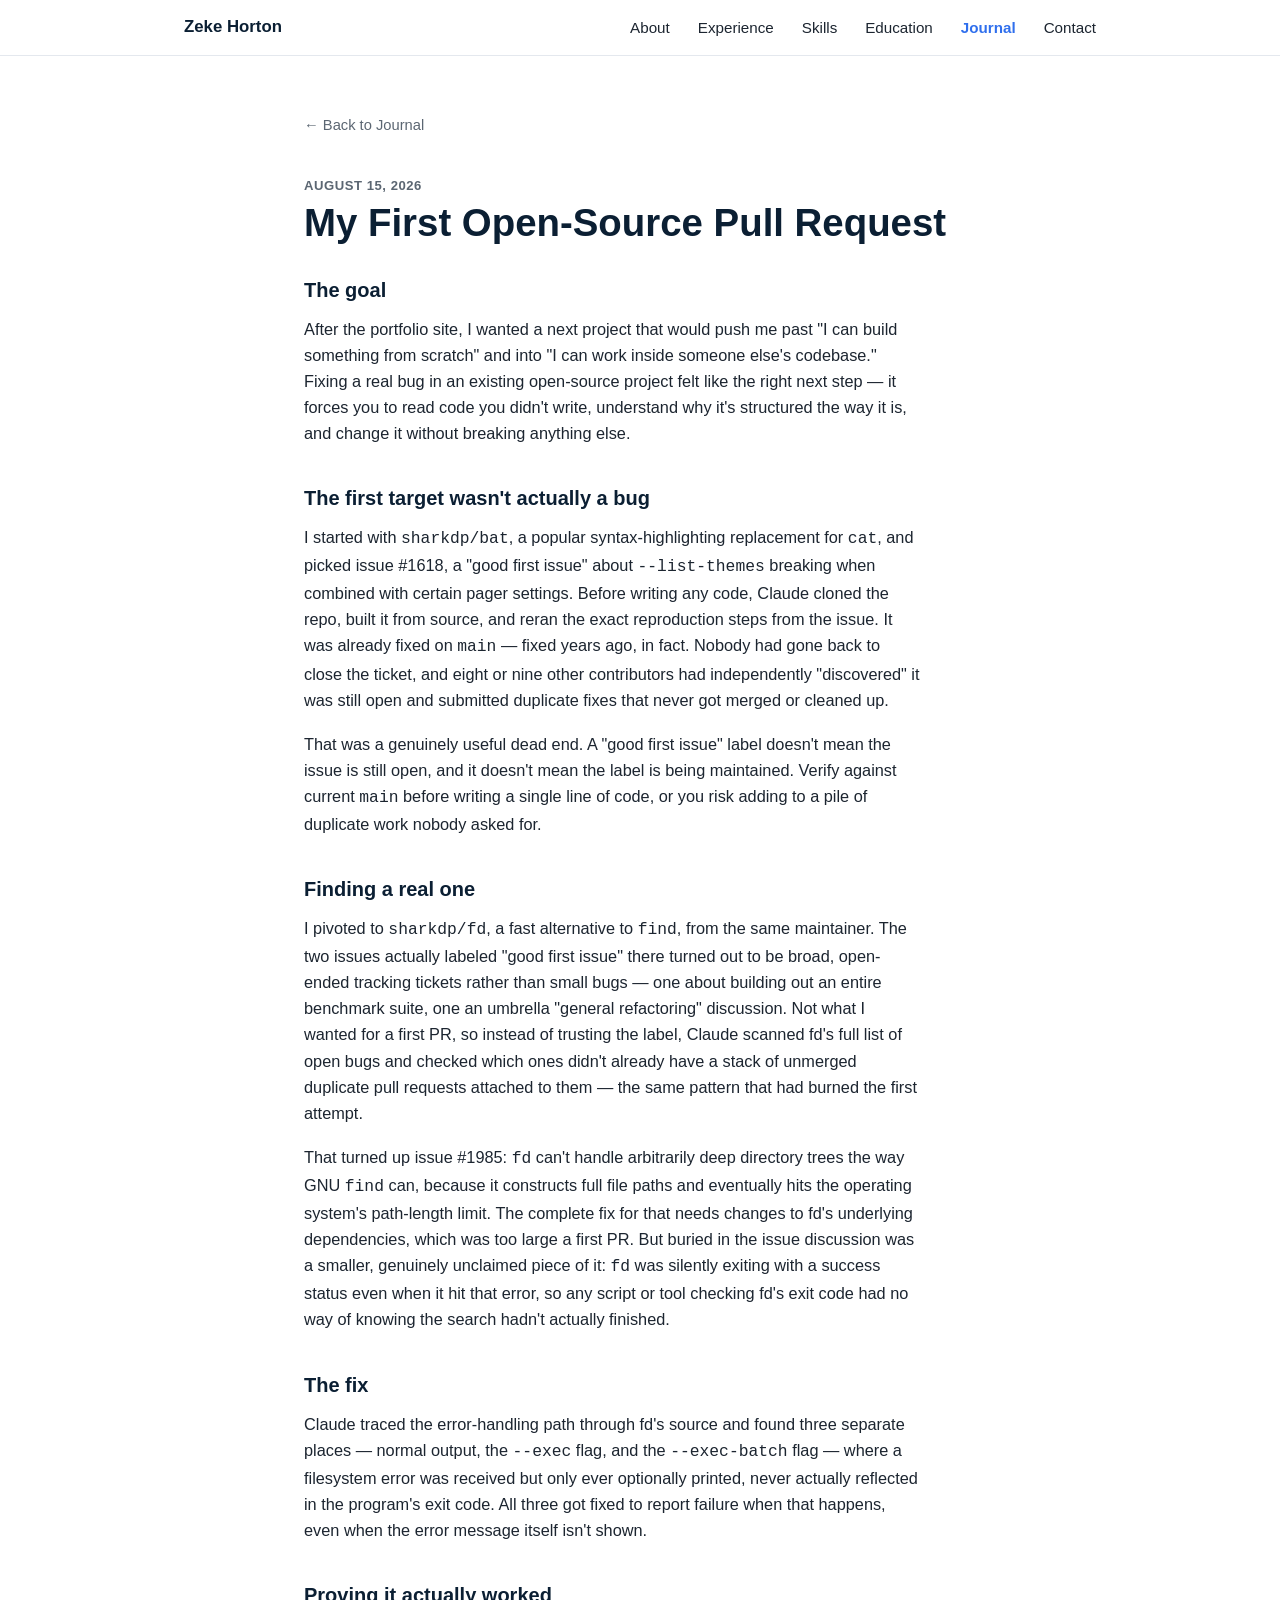
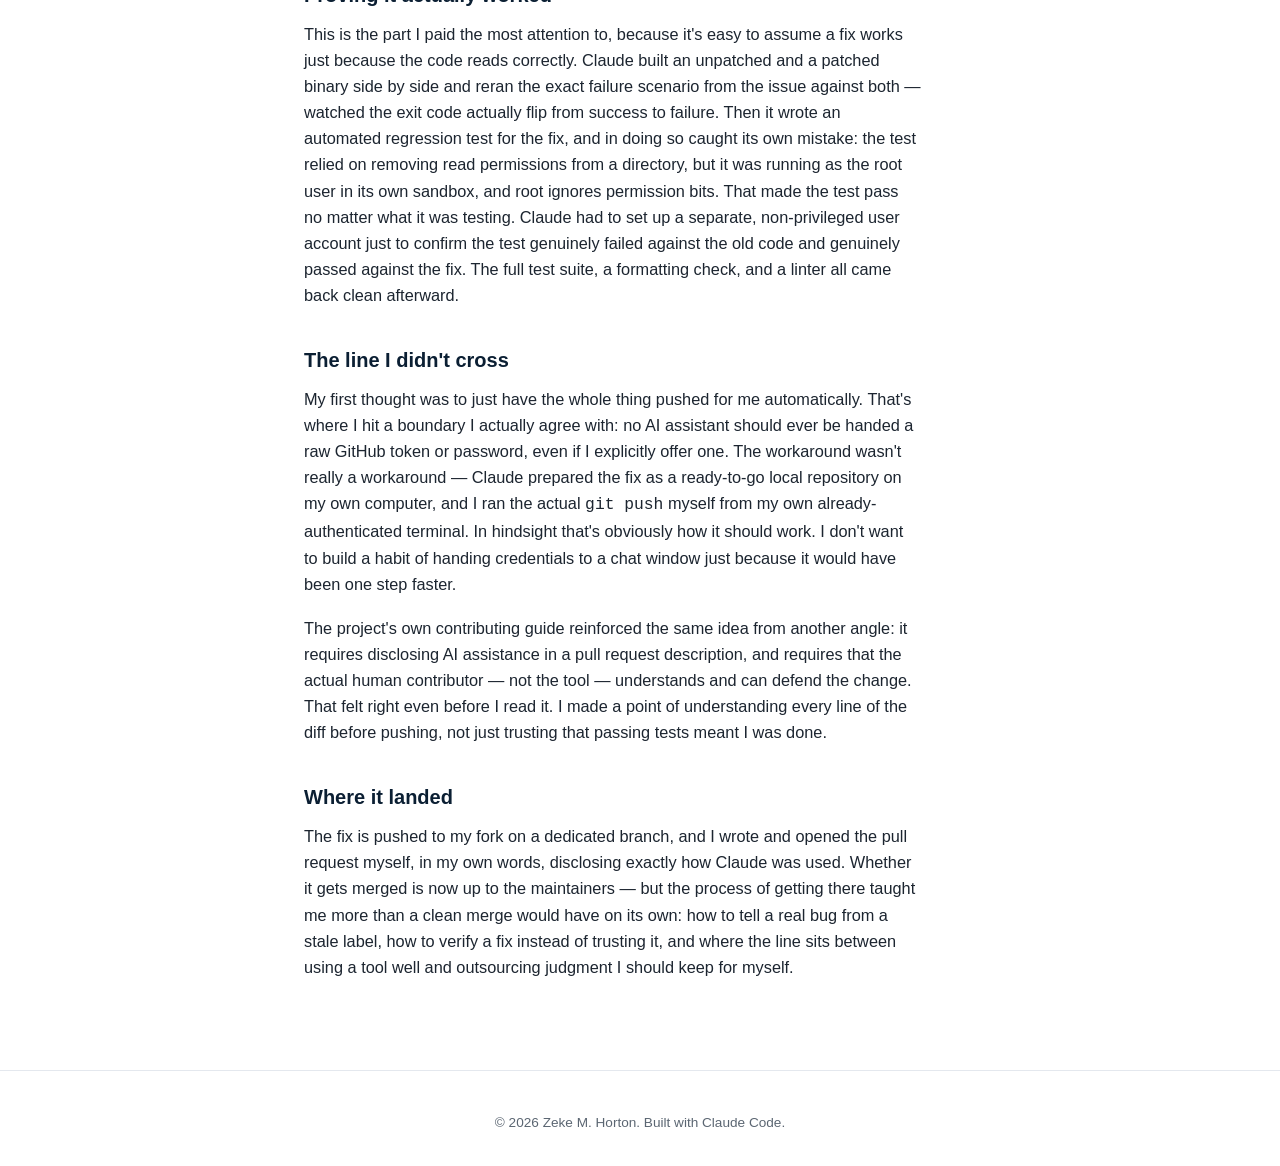
==== journal-fd-open-source-fix.html @ 87a08d68 "Add journal entry: My First Open-Source Pull Request Covers finding and fixing a real bug in sharkdp" ====
<!doctype html>
<html lang="en">
<head>
<meta charset="UTF-8" />
<meta name="viewport" content="width=device-width, initial-scale=1.0" />
<title>My First Open-Source Pull Request | Zeke M. Horton</title>
<meta name="description" content="A start-to-finish write-up of finding, fixing, testing, and pushing a real bug fix to an open-source CLI tool using Claude Code — including a dead-end issue that taught me to verify before I trust a label." />
<link rel="stylesheet" href="styles.css?v=5" />
</head>
<body>

<header class="site-header">
  <nav class="nav container">
    <a href="index.html" class="brand">Zeke Horton</a>
    <button class="nav-toggle" id="navToggle" aria-label="Toggle navigation" aria-expanded="false">
      <span></span><span></span><span></span>
    </button>
    <ul class="nav-links" id="navLinks">
      <li><a href="index.html#about">About</a></li>
      <li><a href="index.html#experience">Experience</a></li>
      <li><a href="index.html#skills">Skills</a></li>
      <li><a href="index.html#education">Education</a></li>
      <li><a href="journal.html" class="active">Journal</a></li>
      <li><a href="index.html#contact">Contact</a></li>
    </ul>
  </nav>
</header>

<main>
  <article class="section entry">
    <div class="container entry-container">
      <a href="journal.html" class="entry-back">&larr; Back to Journal</a>
      <p class="journal-date">August 15, 2026</p>
      <h1>My First Open-Source Pull Request</h1>

      <div class="entry-content">
        <h2>The goal</h2>
        <p>
          After the portfolio site, I wanted a next project that would push me
          past "I can build something from scratch" and into "I can work
          inside someone else's codebase." Fixing a real bug in an existing
          open-source project felt like the right next step &mdash; it forces
          you to read code you didn't write, understand why it's structured
          the way it is, and change it without breaking anything else.
        </p>

        <h2>The first target wasn't actually a bug</h2>
        <p>
          I started with <code>sharkdp/bat</code>, a popular syntax-highlighting
          replacement for <code>cat</code>, and picked issue #1618, a
          "good first issue" about <code>--list-themes</code> breaking when
          combined with certain pager settings. Before writing any code,
          Claude cloned the repo, built it from source, and reran the exact
          reproduction steps from the issue. It was already fixed on
          <code>main</code> &mdash; fixed years ago, in fact. Nobody had gone
          back to close the ticket, and eight or nine other contributors had
          independently "discovered" it was still open and submitted
          duplicate fixes that never got merged or cleaned up.
        </p>
        <p>
          That was a genuinely useful dead end. A "good first issue" label
          doesn't mean the issue is still open, and it doesn't mean the label
          is being maintained. Verify against current <code>main</code> before
          writing a single line of code, or you risk adding to a pile of
          duplicate work nobody asked for.
        </p>

        <h2>Finding a real one</h2>
        <p>
          I pivoted to <code>sharkdp/fd</code>, a fast alternative to
          <code>find</code>, from the same maintainer. The two issues
          actually labeled "good first issue" there turned out to be broad,
          open-ended tracking tickets rather than small bugs &mdash; one about
          building out an entire benchmark suite, one an umbrella
          "general refactoring" discussion. Not what I wanted for a first PR,
          so instead of trusting the label, Claude scanned fd's full list of
          open bugs and checked which ones didn't already have a stack of
          unmerged duplicate pull requests attached to them &mdash; the same
          pattern that had burned the first attempt.
        </p>
        <p>
          That turned up issue #1985: <code>fd</code> can't handle
          arbitrarily deep directory trees the way GNU <code>find</code> can,
          because it constructs full file paths and eventually hits the
          operating system's path-length limit. The complete fix for that
          needs changes to fd's underlying dependencies, which was too large
          a first PR. But buried in the issue discussion was a smaller,
          genuinely unclaimed piece of it: <code>fd</code> was silently
          exiting with a success status even when it hit that error, so any
          script or tool checking fd's exit code had no way of knowing the
          search hadn't actually finished.
        </p>

        <h2>The fix</h2>
        <p>
          Claude traced the error-handling path through fd's source and found
          three separate places &mdash; normal output, the <code>--exec</code>
          flag, and the <code>--exec-batch</code> flag &mdash; where a
          filesystem error was received but only ever optionally printed,
          never actually reflected in the program's exit code. All three got
          fixed to report failure when that happens, even when the error
          message itself isn't shown.
        </p>

        <h2>Proving it actually worked</h2>
        <p>
          This is the part I paid the most attention to, because it's easy to
          assume a fix works just because the code reads correctly. Claude
          built an unpatched and a patched binary side by side and reran the
          exact failure scenario from the issue against both &mdash; watched
          the exit code actually flip from success to failure. Then it wrote
          an automated regression test for the fix, and in doing so caught its
          own mistake: the test relied on removing read permissions from a
          directory, but it was running as the root user in its own sandbox,
          and root ignores permission bits. That made the test pass no matter
          what it was testing. Claude had to set up a separate,
          non-privileged user account just to confirm the test genuinely
          failed against the old code and genuinely passed against the fix.
          The full test suite, a formatting check, and a linter all came back
          clean afterward.
        </p>

        <h2>The line I didn't cross</h2>
        <p>
          My first thought was to just have the whole thing pushed for me
          automatically. That's where I hit a boundary I actually agree with:
          no AI assistant should ever be handed a raw GitHub token or
          password, even if I explicitly offer one. The workaround wasn't
          really a workaround &mdash; Claude prepared the fix as a ready-to-go
          local repository on my own computer, and I ran the actual
          <code>git push</code> myself from my own already-authenticated
          terminal. In hindsight that's obviously how it should work. I don't
          want to build a habit of handing credentials to a chat window just
          because it would have been one step faster.
        </p>
        <p>
          The project's own contributing guide reinforced the same idea from
          another angle: it requires disclosing AI assistance in a pull
          request description, and requires that the actual human contributor
          &mdash; not the tool &mdash; understands and can defend the change.
          That felt right even before I read it. I made a point of
          understanding every line of the diff before pushing, not just
          trusting that passing tests meant I was done.
        </p>

        <h2>Where it landed</h2>
        <p>
          The fix is pushed to my fork on a dedicated branch, and I wrote and
          opened the pull request myself, in my own words, disclosing exactly
          how Claude was used. Whether it gets merged is now up to the
          maintainers &mdash; but the process of getting there taught me more
          than a clean merge would have on its own: how to tell a real bug
          from a stale label, how to verify a fix instead of trusting it, and
          where the line sits between using a tool well and outsourcing
          judgment I should keep for myself.
        </p>
      </div>
    </div>
  </article>
</main>

<footer class="site-footer">
  <div class="container">
    <p>&copy; <span id="year"></span> Zeke M. Horton. Built with Claude Code.</p>
  </div>
</footer>

<script src="script.js"></script>
</body>
</html>
---- styles.css ----
:root {
  --navy-900: #0b1f33;
  --navy-800: #122b45;
  --navy-700: #1a3a5c;
  --blue-500: #2f6fed;
  --blue-400: #4f8bff;
  --ink: #1c2530;
  --muted: #5b6672;
  --bg: #ffffff;
  --bg-alt: #f4f6f9;
  --border: #e4e8ee;
  --radius: 10px;
  --max-width: 960px;
}

* {
  box-sizing: border-box;
}

html {
  scroll-behavior: smooth;
}

body {
  margin: 0;
  font-family: -apple-system, BlinkMacSystemFont, "Segoe UI", Roboto, Helvetica, Arial, sans-serif;
  color: var(--ink);
  background: var(--bg);
  line-height: 1.6;
}

.container {
  max-width: var(--max-width);
  margin: 0 auto;
  padding: 0 24px;
}

h1, h2, h3, h4 {
  font-weight: 700;
  line-height: 1.2;
  color: var(--navy-900);
}

h2 {
  font-size: clamp(1.6rem, 2.5vw, 2.1rem);
  margin-bottom: 28px;
}

.subhead {
  font-size: 1.05rem;
  margin-top: 32px;
  margin-bottom: 12px;
  color: var(--navy-800);
}

a {
  color: var(--blue-500);
  text-decoration: none;
}

a:hover {
  text-decoration: underline;
}

/* Header / Nav */

.site-header {
  position: sticky;
  top: 0;
  z-index: 50;
  background: rgba(255, 255, 255, 0.92);
  backdrop-filter: saturate(180%) blur(8px);
  border-bottom: 1px solid var(--border);
}

.nav {
  display: flex;
  align-items: center;
  justify-content: space-between;
  padding-top: 14px;
  padding-bottom: 14px;
}

.brand {
  font-weight: 700;
  color: var(--navy-900);
  font-size: 1.05rem;
  text-decoration: none;
}

.nav-links {
  list-style: none;
  display: flex;
  gap: 28px;
  margin: 0;
  padding: 0;
}

.nav-links a {
  color: var(--ink);
  font-size: 0.95rem;
}

.nav-links a:hover {
  color: var(--blue-500);
  text-decoration: none;
}

.nav-toggle {
  display: none;
  flex-direction: column;
  gap: 5px;
  background: none;
  border: none;
  cursor: pointer;
  padding: 6px;
}

.nav-toggle span {
  width: 22px;
  height: 2px;
  background: var(--navy-900);
  display: block;
}

/* Hero */

.hero {
  background: linear-gradient(160deg, var(--navy-900), var(--navy-700));
  color: #fff;
  padding: 88px 0 72px;
}

.hero-inner {
  max-width: 720px;
}

.eyebrow {
  text-transform: uppercase;
  letter-spacing: 0.08em;
  font-size: 0.8rem;
  color: var(--blue-400);
  margin: 0 0 12px;
  font-weight: 600;
}

.hero h1 {
  color: #fff;
  font-size: clamp(2.2rem, 5vw, 3.2rem);
  margin: 0 0 16px;
}

.hero-sub {
  color: #cfd8e3;
  font-size: 1.1rem;
  max-width: 620px;
  margin: 0 0 32px;
}

.hero-actions {
  display: flex;
  gap: 14px;
  flex-wrap: wrap;
  margin-bottom: 32px;
}

.hero-meta {
  list-style: none;
  display: flex;
  gap: 20px;
  flex-wrap: wrap;
  padding: 0;
  margin: 0;
  font-size: 0.92rem;
  color: #cfd8e3;
}

.hero-meta a {
  color: #cfd8e3;
}

.hero-meta a:hover {
  color: #fff;
}

/* Buttons */

.btn {
  display: inline-block;
  padding: 12px 22px;
  border-radius: 999px;
  font-weight: 600;
  font-size: 0.95rem;
  text-decoration: none;
  border: 1px solid transparent;
}

.btn:hover {
  text-decoration: none;
}

.btn-primary {
  background: var(--blue-500);
  color: #fff;
}

.btn-primary:hover {
  background: var(--blue-400);
}

.btn-secondary {
  background: transparent;
  color: #fff;
  border-color: rgba(255, 255, 255, 0.4);
}

.btn-secondary:hover {
  border-color: #fff;
  background: rgba(255, 255, 255, 0.08);
}

.contact-section .btn-secondary {
  color: var(--navy-900);
  border-color: var(--navy-900);
}

.contact-section .btn-secondary:hover {
  background: var(--navy-900);
  color: #fff;
}

/* Sections */

.section {
  padding: 72px 0;
}

.section-alt {
  background: var(--bg-alt);
}

.lead {
  font-size: 1.08rem;
  color: var(--muted);
  max-width: 700px;
}

/* Stats */

.stat-grid {
  display: grid;
  grid-template-columns: repeat(4, 1fr);
  gap: 16px;
  margin: 36px 0 8px;
}

.stat {
  background: var(--bg-alt);
  border: 1px solid var(--border);
  border-radius: var(--radius);
  padding: 20px 16px;
  text-align: center;
}

.stat-number {
  display: block;
  font-size: 1.6rem;
  font-weight: 700;
  color: var(--blue-500);
}

.stat-label {
  display: block;
  font-size: 0.82rem;
  color: var(--muted);
  margin-top: 4px;
}

/* Pills */

.pill-list {
  list-style: none;
  display: flex;
  flex-wrap: wrap;
  gap: 10px;
  padding: 0;
  margin: 0;
}

.pill-list li {
  background: var(--bg-alt);
  border: 1px solid var(--border);
  border-radius: 999px;
  padding: 8px 16px;
  font-size: 0.88rem;
  color: var(--navy-800);
}

.honor-note {
  margin-top: 18px;
  font-size: 0.92rem;
  color: var(--navy-800);
  font-weight: 600;
}

/* Timeline */

.timeline {
  list-style: none;
  padding: 0;
  margin: 0;
  border-left: 2px solid var(--border);
}

.timeline-item {
  position: relative;
  padding: 0 0 40px 32px;
}

.timeline-item::before {
  content: "";
  position: absolute;
  left: -7px;
  top: 4px;
  width: 12px;
  height: 12px;
  border-radius: 50%;
  background: var(--blue-500);
  border: 3px solid var(--bg-alt);
}

.timeline-item:last-child {
  padding-bottom: 0;
}

.timeline-date {
  font-size: 0.82rem;
  color: var(--muted);
  font-weight: 600;
  text-transform: uppercase;
  letter-spacing: 0.04em;
  margin-bottom: 4px;
}

.timeline-content h3 {
  margin: 0 0 2px;
  font-size: 1.15rem;
}

.timeline-org {
  color: var(--muted);
  font-size: 0.92rem;
  margin: 0 0 10px;
}

.timeline-content ul {
  margin: 0;
  padding-left: 20px;
  color: var(--ink);
  font-size: 0.95rem;
}

.timeline-content li {
  margin-bottom: 6px;
}

/* Certs / Education cards */

.cert-grid {
  display: grid;
  grid-template-columns: repeat(auto-fit, minmax(200px, 1fr));
  gap: 14px;
  margin-top: 8px;
}

.cert-card, .edu-card {
  background: var(--bg);
  border: 1px solid var(--border);
  border-radius: var(--radius);
  padding: 20px;
}

.edu-card h3 {
  margin: 0 0 6px;
  font-size: 1.1rem;
}

.edu-card p {
  margin: 0;
  color: var(--muted);
}

/* Contact */

.contact-section {
  text-align: center;
}

.contact-inner {
  display: flex;
  flex-direction: column;
  align-items: center;
}

.contact-links {
  display: flex;
  gap: 14px;
  flex-wrap: wrap;
  justify-content: center;
  margin-top: 12px;
}

/* Journal */

.journal-hero {
  padding-top: 56px;
  padding-bottom: 40px;
}

.eyebrow-light {
  color: var(--blue-500);
}

.journal-title {
  margin: 0 0 16px;
  font-size: clamp(1.8rem, 4vw, 2.6rem);
}

.nav-links a.active {
  color: var(--blue-500);
  font-weight: 600;
}

.journal-list {
  list-style: none;
  margin: 0;
  padding: 0;
  display: grid;
  gap: 18px;
}

.journal-card {
  background: var(--bg);
  border: 1px solid var(--border);
  border-radius: var(--radius);
  overflow: hidden;
}

.journal-card-link {
  display: block;
  padding: 28px;
  color: inherit;
  text-decoration: none;
}

.journal-card-link:hover {
  text-decoration: none;
}

.journal-card-link:hover h2 {
  color: var(--blue-500);
}

.journal-card h2 {
  margin: 6px 0 10px;
  font-size: 1.3rem;
  transition: color 0.15s ease;
}

.journal-card p {
  color: var(--muted);
  margin: 0 0 14px;
  max-width: 700px;
}

.journal-date {
  display: block;
  font-size: 0.82rem;
  font-weight: 600;
  text-transform: uppercase;
  letter-spacing: 0.04em;
  color: var(--muted);
  margin-bottom: 4px;
}

.journal-read-more {
  color: var(--blue-500);
  font-weight: 600;
  font-size: 0.92rem;
}

/* Journal entry */

.entry {
  padding-top: 56px;
}

.entry-container {
  max-width: 720px;
}

.entry-back {
  display: inline-block;
  margin-bottom: 24px;
  font-size: 0.92rem;
  color: var(--muted);
}

.entry h1 {
  margin: 4px 0 32px;
  font-size: clamp(1.8rem, 4vw, 2.4rem);
}

.entry-content h2 {
  font-size: 1.25rem;
  margin: 40px 0 14px;
}

.entry-content h2:first-child {
  margin-top: 0;
}

.entry-content p {
  color: var(--ink);
  font-size: 1.02rem;
  margin: 0 0 18px;
  max-width: 68ch;
}

/* Footer */

.site-footer {
  padding: 28px 0;
  border-top: 1px solid var(--border);
  text-align: center;
  color: var(--muted);
  font-size: 0.85rem;
}

/* Responsive */

@media (max-width: 720px) {
  .stat-grid {
    grid-template-columns: repeat(2, 1fr);
  }

  .nav-toggle {
    display: flex;
  }

  .nav-links {
    position: absolute;
    top: 100%;
    left: 0;
    right: 0;
    background: #fff;
    border-bottom: 1px solid var(--border);
    flex-direction: column;
    gap: 0;
    padding: 8px 24px 16px;
    display: none;
  }

  .nav-links.open {
    display: flex;
  }

  .nav-links li {
    padding: 10px 0;
    border-bottom: 1px solid var(--border);
  }

  .nav-links li:last-child {
    border-bottom: none;
  }
}

@media (prefers-color-scheme: dark) {
  :root {
    --bg: #0f1620;
    --bg-alt: #131c28;
    --ink: #e7ecf2;
    --muted: #9aa6b2;
    --border: #223142;
  }

  .site-header {
    background: rgba(15, 22, 32, 0.9);
  }

  .brand, .nav-links a {
    color: #e7ecf2;
  }

  h1, h2, h3, h4 {
    color: #f2f5f8;
  }

  .stat, .pill-list li, .cert-card, .edu-card, .journal-card {
    background: #131c28;
    border-color: #223142;
  }

  .nav-links {
    background: #0f1620;
  }

  .honor-note, .timeline-org, .subhead, .pill-list li {
    color: #ffffff;
  }

  .contact-section .btn-secondary {
    color: #fff;
    border-color: rgba(255, 255, 255, 0.4);
  }

  .contact-section .btn-secondary:hover {
    background: rgba(255, 255, 255, 0.08);
    color: #fff;
  }
}
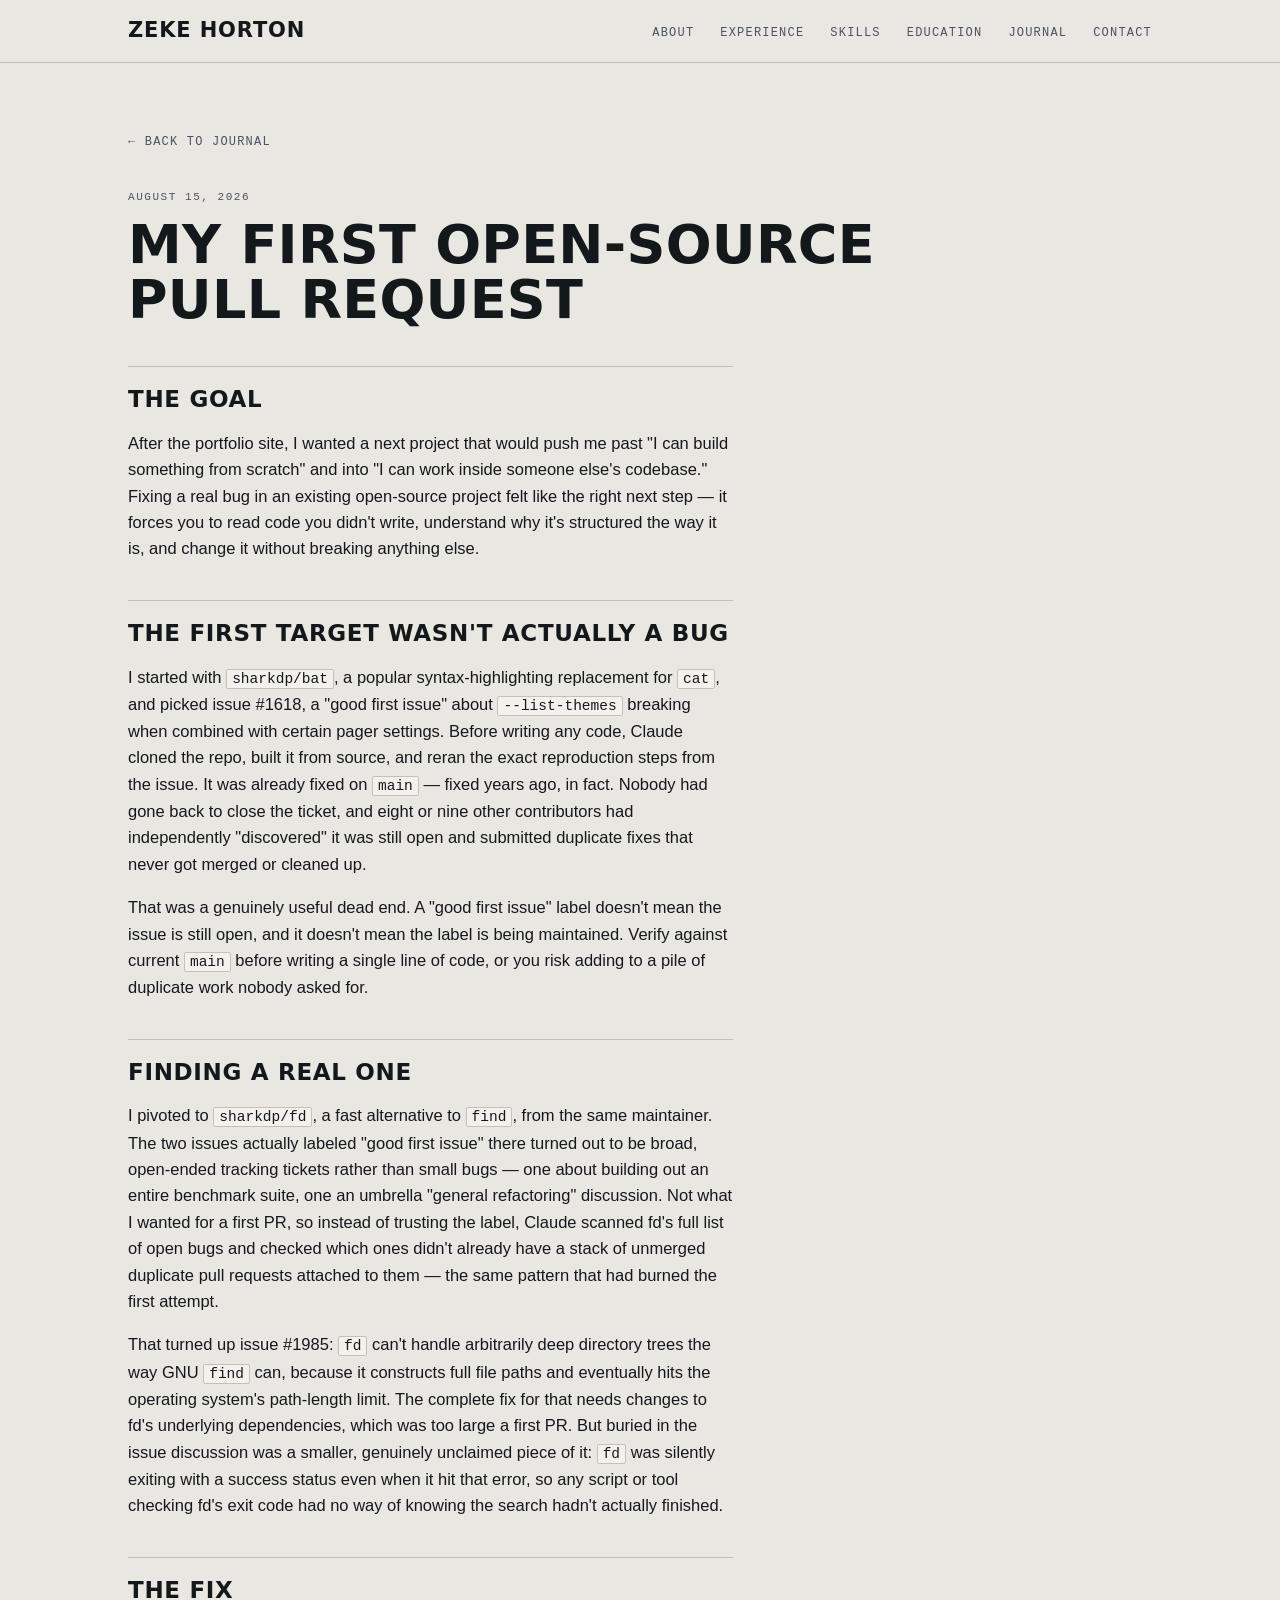
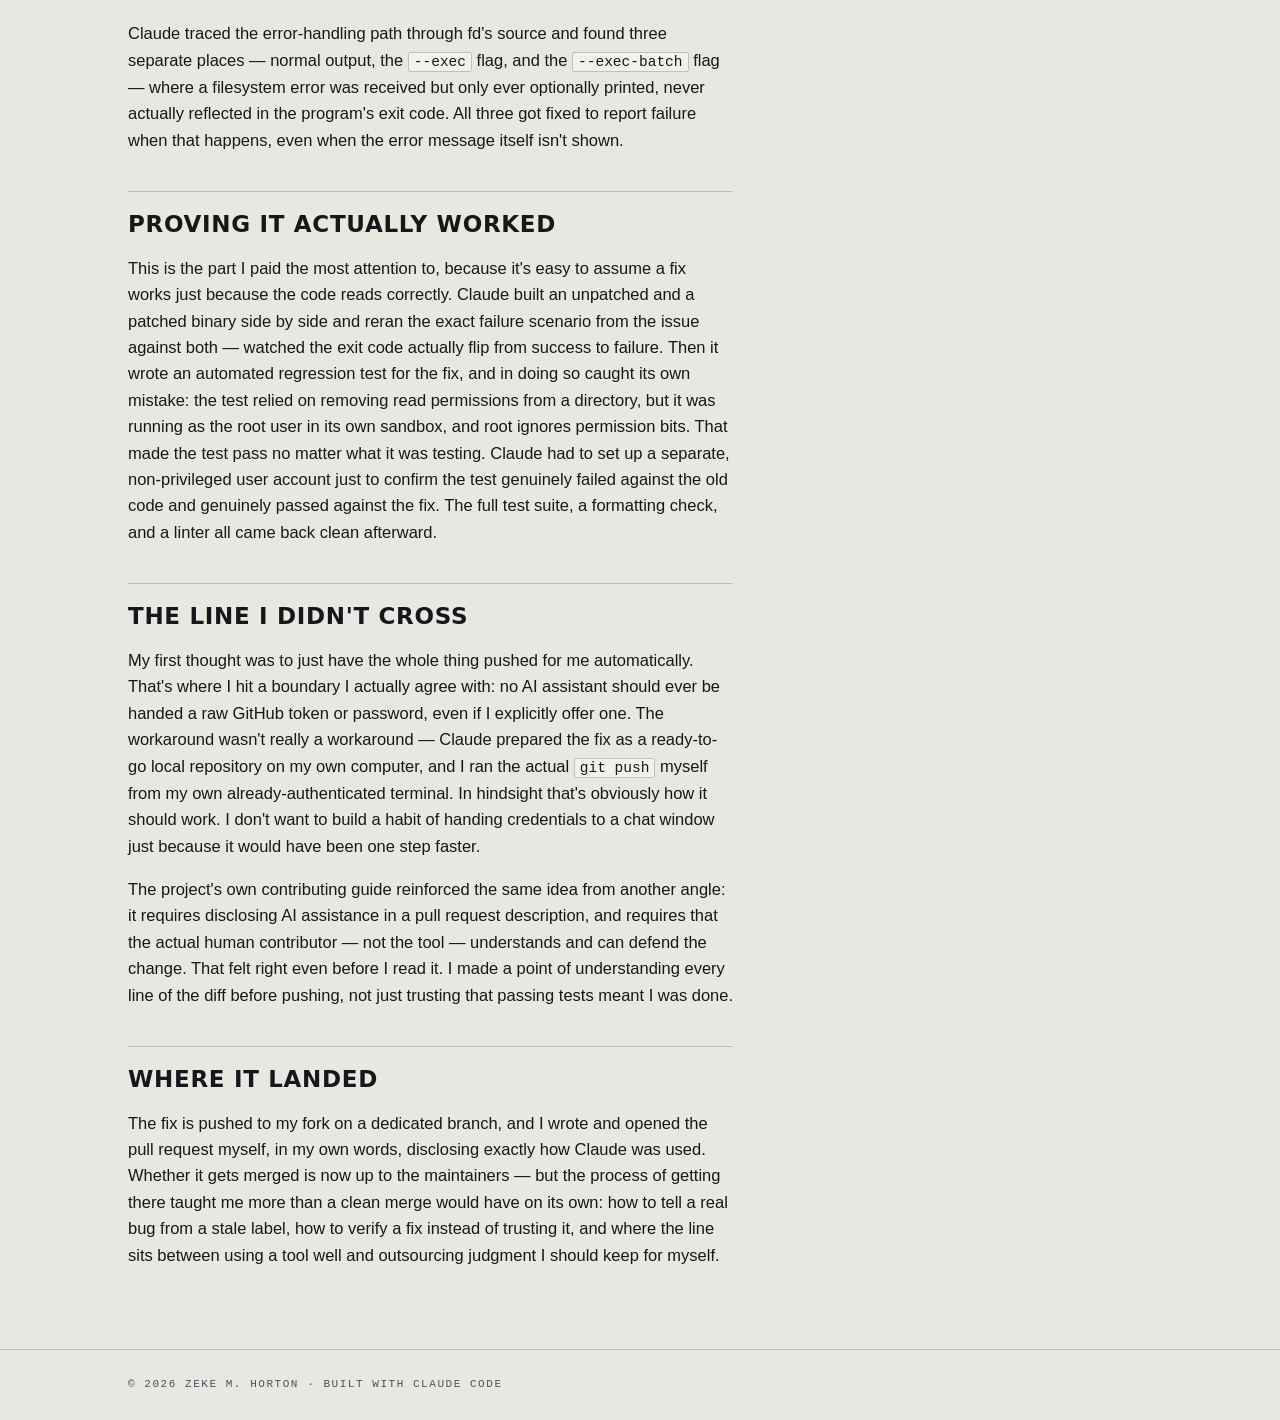
==== commit 42f2a5de: "Promote the redesign: v2 becomes the site The parallel v2 files replace the originals and the -v2 su" ====
--- a/journal-fd-open-source-fix.html
+++ b/journal-fd-open-source-fix.html
@@ -5,35 +5,35 @@
 <meta name="viewport" content="width=device-width, initial-scale=1.0" />
 <title>My First Open-Source Pull Request | Zeke M. Horton</title>
 <meta name="description" content="A start-to-finish write-up of finding, fixing, testing, and pushing a real bug fix to an open-source CLI tool using Claude Code — including a dead-end issue that taught me to verify before I trust a label." />
-<link rel="stylesheet" href="styles.css?v=5" />
+<link rel="stylesheet" href="styles.css?v=6" />
 </head>
 <body>
 
-<header class="site-header">
-  <nav class="nav container">
-    <a href="index.html" class="brand">Zeke Horton</a>
-    <button class="nav-toggle" id="navToggle" aria-label="Toggle navigation" aria-expanded="false">
+<header class="masthead">
+  <div class="shell masthead-in">
+    <a href="index.html" class="mark">Zeke Horton</a>
+    <button class="menu-btn" id="navToggle" aria-label="Toggle navigation" aria-expanded="false" aria-controls="navLinks">
       <span></span><span></span><span></span>
     </button>
-    <ul class="nav-links" id="navLinks">
+    <ul class="menu" id="navLinks">
       <li><a href="index.html#about">About</a></li>
       <li><a href="index.html#experience">Experience</a></li>
       <li><a href="index.html#skills">Skills</a></li>
       <li><a href="index.html#education">Education</a></li>
-      <li><a href="journal.html" class="active">Journal</a></li>
+      <li><a href="journal.html">Journal</a></li>
       <li><a href="index.html#contact">Contact</a></li>
     </ul>
-  </nav>
+  </div>
 </header>
 
 <main>
-  <article class="section entry">
-    <div class="container entry-container">
-      <a href="journal.html" class="entry-back">&larr; Back to Journal</a>
+  <article class="band post">
+    <div class="shell">
+      <a href="journal.html" class="post-back">&larr; Back to Journal</a>
       <p class="journal-date">August 15, 2026</p>
       <h1>My First Open-Source Pull Request</h1>
 
-      <div class="entry-content">
+      <div class="post-body">
         <h2>The goal</h2>
         <p>
           After the portfolio site, I wanted a next project that would push me
@@ -159,9 +159,9 @@
   </article>
 </main>
 
-<footer class="site-footer">
-  <div class="container">
-    <p>&copy; <span id="year"></span> Zeke M. Horton. Built with Claude Code.</p>
+<footer class="foot">
+  <div class="shell">
+    <p class="tag">&copy; <span id="year"></span> Zeke M. Horton &middot; Built with Claude Code</p>
   </div>
 </footer>
 
--- a/styles.css
+++ b/styles.css
@@ -1,621 +1,504 @@
+/* ==========================================================================
+   Zeke M. Horton — readiness board
+   --------------------------------------------------------------------------
+   The through-line across every role here is one act: watch a system, catch
+   the fault, fix it, log it. Mortar readiness, production line monitoring,
+   NVR monitoring, dealer diagnostics, programming validation. The metrics are
+   operational -- first call resolution, average handle time, queue depth,
+   first-pass yield -- so the page is built as a service record and a readout,
+   not a developer folio.
+
+   Three faces, three jobs, never interchangeable:
+     display  Saira Condensed  headings and the name. Engineered, condensed --
+                               a different silhouette from the body face, not
+                               just a heavier weight of it.
+     body     Public Sans      the U.S. Web Design System face. Holds up at
+                               small sizes across dense bullets.
+     mono     IBM Plex Mono    data only: dates, metrics, labels, status.
+   ========================================================================== */
+
 :root {
-  --navy-900: #0b1f33;
-  --navy-800: #122b45;
-  --navy-700: #1a3a5c;
-  --blue-500: #2f6fed;
-  --blue-400: #4f8bff;
-  --ink: #1c2530;
-  --muted: #5b6672;
-  --bg: #ffffff;
-  --bg-alt: #f4f6f9;
-  --border: #e4e8ee;
-  --radius: 10px;
-  --max-width: 960px;
-}
-
-* {
-  box-sizing: border-box;
-}
-
-html {
-  scroll-behavior: smooth;
+  --ground:    #e9e7e1;  /* warm grey stock, deliberately not cream-white */
+  --ground-2:  #dfdcd4;  /* alternating sections */
+  --panel:     #f3f1ec;  /* raised surfaces */
+  --ink:       #15181b;
+  --ink-soft:  #4b525c;
+  --rule:      #c4c0b7;
+  --signal:    #0f4a52;  /* instrument teal */
+  --signal-lo: #d8e3e3;
+  --alert:     #854c0d;  /* amber, metrics only. Darkened until it clears AA (4.5:1)
+                            against the ALTERNATING band too, not just --ground:
+                            .entry-metric is 13px normal text on --ground-2, where
+                            the first pick measured 4.45 and failed. Now 5.05. */
+
+  --display: "Saira Condensed", "Arial Narrow", system-ui, sans-serif;
+  --body: "Public Sans", -apple-system, BlinkMacSystemFont, "Segoe UI", Roboto, Helvetica, Arial, sans-serif;
+  --mono: "IBM Plex Mono", ui-monospace, SFMono-Regular, Consolas, "Courier New", monospace;
+
+  --measure: 68ch;
+  --gutter: 150px;
+  --shell: 1080px;
+}
+
+*, *::before, *::after { box-sizing: border-box; }
+
+html { scroll-behavior: smooth; }
+@media (prefers-reduced-motion: reduce) {
+  html { scroll-behavior: auto; }
+  *, *::before, *::after { animation-duration: .01ms !important; transition-duration: .01ms !important; }
 }
 
 body {
   margin: 0;
-  font-family: -apple-system, BlinkMacSystemFont, "Segoe UI", Roboto, Helvetica, Arial, sans-serif;
+  background: var(--ground);
   color: var(--ink);
-  background: var(--bg);
+  font-family: var(--body);
+  font-size: 16px;
   line-height: 1.6;
-}
-
-.container {
-  max-width: var(--max-width);
-  margin: 0 auto;
-  padding: 0 24px;
-}
-
-h1, h2, h3, h4 {
-  font-weight: 700;
-  line-height: 1.2;
-  color: var(--navy-900);
-}
-
-h2 {
-  font-size: clamp(1.6rem, 2.5vw, 2.1rem);
-  margin-bottom: 28px;
-}
-
-.subhead {
-  font-size: 1.05rem;
-  margin-top: 32px;
-  margin-bottom: 12px;
-  color: var(--navy-800);
-}
-
-a {
-  color: var(--blue-500);
+  -webkit-font-smoothing: antialiased;
+}
+
+.shell { width: 100%; max-width: var(--shell); margin: 0 auto; padding: 0 28px; }
+
+a { color: var(--signal); }
+a:focus-visible, button:focus-visible {
+  outline: 2px solid var(--signal);
+  outline-offset: 3px;
+}
+
+/* Every label, date, metric and status marker on the page. Letterspaced
+   uppercase mono is the one consistent signal that a thing is data. */
+.tag {
+  font-family: var(--mono);
+  font-size: 11px;
+  font-weight: 500;
+  letter-spacing: .14em;
+  text-transform: uppercase;
+  color: var(--ink-soft);
+}
+
+/* ---------- header ------------------------------------------------------ */
+
+.masthead {
+  position: sticky; top: 0; z-index: 20;
+  background: var(--ground);
+  border-bottom: 1px solid var(--rule);
+}
+.masthead-in { display: flex; align-items: center; gap: 20px; height: 62px; }
+
+.mark {
+  font-family: var(--display);
+  font-weight: 800;
+  font-size: 21px;
+  letter-spacing: .04em;
+  text-transform: uppercase;
+  color: var(--ink);
   text-decoration: none;
 }
 
-a:hover {
-  text-decoration: underline;
-}
-
-/* Header / Nav */
-
-.site-header {
-  position: sticky;
-  top: 0;
-  z-index: 50;
-  background: rgba(255, 255, 255, 0.92);
-  backdrop-filter: saturate(180%) blur(8px);
-  border-bottom: 1px solid var(--border);
-}
-
-.nav {
-  display: flex;
-  align-items: center;
-  justify-content: space-between;
-  padding-top: 14px;
-  padding-bottom: 14px;
-}
-
-.brand {
-  font-weight: 700;
-  color: var(--navy-900);
-  font-size: 1.05rem;
+.menu { margin-left: auto; display: flex; gap: 26px; list-style: none; padding: 0; }
+.menu a {
+  font-family: var(--mono);
+  font-size: 12px;
+  letter-spacing: .1em;
+  text-transform: uppercase;
+  color: var(--ink-soft);
   text-decoration: none;
-}
-
-.nav-links {
-  list-style: none;
-  display: flex;
-  gap: 28px;
-  margin: 0;
-  padding: 0;
-}
-
-.nav-links a {
+  padding-bottom: 2px;
+  border-bottom: 1px solid transparent;
+}
+.menu a:hover { color: var(--ink); border-bottom-color: var(--signal); }
+
+.menu-btn {
+  display: none; margin-left: auto;
+  background: none; border: 1px solid var(--rule); border-radius: 2px;
+  padding: 9px 10px; cursor: pointer;
+}
+.menu-btn span { display: block; width: 18px; height: 2px; background: var(--ink); }
+.menu-btn span + span { margin-top: 4px; }
+
+/* ---------- masthead block (hero) --------------------------------------- */
+
+.record-head { padding: 72px 0 56px; border-bottom: 1px solid var(--rule); }
+
+.record-head .tag { display: block; margin-bottom: 20px; color: var(--signal); }
+
+.name {
+  font-family: var(--display);
+  font-weight: 800;
+  font-size: clamp(52px, 9vw, 104px);
+  line-height: .92;
+  letter-spacing: -.005em;
+  text-transform: uppercase;
+  margin: 0 0 22px;
+}
+.name span { display: block; }
+
+.summary {
+  font-size: 18px;
+  line-height: 1.55;
+  max-width: 54ch;
+  margin: 0 0 30px;
   color: var(--ink);
-  font-size: 0.95rem;
-}
-
-.nav-links a:hover {
-  color: var(--blue-500);
-  text-decoration: none;
-}
-
-.nav-toggle {
-  display: none;
-  flex-direction: column;
-  gap: 5px;
-  background: none;
-  border: none;
-  cursor: pointer;
-  padding: 6px;
-}
-
-.nav-toggle span {
-  width: 22px;
-  height: 2px;
-  background: var(--navy-900);
-  display: block;
-}
-
-/* Hero */
-
-.hero {
-  background: linear-gradient(160deg, var(--navy-900), var(--navy-700));
-  color: #fff;
-  padding: 88px 0 72px;
-}
-
-.hero-inner {
-  max-width: 720px;
-}
-
-.eyebrow {
-  text-transform: uppercase;
-  letter-spacing: 0.08em;
-  font-size: 0.8rem;
-  color: var(--blue-400);
-  margin: 0 0 12px;
-  font-weight: 600;
-}
-
-.hero h1 {
-  color: #fff;
-  font-size: clamp(2.2rem, 5vw, 3.2rem);
-  margin: 0 0 16px;
-}
-
-.hero-sub {
-  color: #cfd8e3;
-  font-size: 1.1rem;
-  max-width: 620px;
-  margin: 0 0 32px;
-}
-
-.hero-actions {
-  display: flex;
-  gap: 14px;
-  flex-wrap: wrap;
-  margin-bottom: 32px;
-}
-
-.hero-meta {
-  list-style: none;
-  display: flex;
-  gap: 20px;
-  flex-wrap: wrap;
-  padding: 0;
-  margin: 0;
-  font-size: 0.92rem;
-  color: #cfd8e3;
-}
-
-.hero-meta a {
-  color: #cfd8e3;
-}
-
-.hero-meta a:hover {
-  color: #fff;
-}
-
-/* Buttons */
+}
+
+.actions { display: flex; flex-wrap: wrap; gap: 12px; margin-bottom: 40px; }
 
 .btn {
   display: inline-block;
-  padding: 12px 22px;
-  border-radius: 999px;
+  font-family: var(--mono);
+  font-size: 12px;
   font-weight: 600;
-  font-size: 0.95rem;
+  letter-spacing: .1em;
+  text-transform: uppercase;
+  padding: 13px 22px;
+  border-radius: 2px;
   text-decoration: none;
-  border: 1px solid transparent;
-}
-
-.btn:hover {
-  text-decoration: none;
-}
-
-.btn-primary {
-  background: var(--blue-500);
-  color: #fff;
-}
-
-.btn-primary:hover {
-  background: var(--blue-400);
-}
-
-.btn-secondary {
-  background: transparent;
-  color: #fff;
-  border-color: rgba(255, 255, 255, 0.4);
-}
-
-.btn-secondary:hover {
-  border-color: #fff;
-  background: rgba(255, 255, 255, 0.08);
-}
-
-.contact-section .btn-secondary {
-  color: var(--navy-900);
-  border-color: var(--navy-900);
-}
-
-.contact-section .btn-secondary:hover {
-  background: var(--navy-900);
-  color: #fff;
-}
-
-/* Sections */
-
-.section {
-  padding: 72px 0;
-}
-
-.section-alt {
-  background: var(--bg-alt);
-}
-
-.lead {
-  font-size: 1.08rem;
-  color: var(--muted);
-  max-width: 700px;
-}
-
-/* Stats */
-
-.stat-grid {
+  border: 1px solid var(--signal);
+  transition: background-color .15s, color .15s;
+}
+.btn-solid { background: var(--signal); color: var(--panel); }
+.btn-solid:hover { background: var(--ink); border-color: var(--ink); }
+.btn-line { background: transparent; color: var(--signal); }
+.btn-line:hover { background: var(--signal-lo); }
+
+/* The ID block. Equipment and units carry one; so does a service record.
+   Key/value in mono, ruled, scanning top-to-bottom in one pass. */
+.idblock {
   display: grid;
-  grid-template-columns: repeat(4, 1fr);
-  gap: 16px;
-  margin: 36px 0 8px;
-}
-
-.stat {
-  background: var(--bg-alt);
-  border: 1px solid var(--border);
-  border-radius: var(--radius);
-  padding: 20px 16px;
-  text-align: center;
-}
-
-.stat-number {
+  grid-template-columns: repeat(auto-fit, minmax(190px, 1fr));
+  border-top: 1px solid var(--rule);
+}
+.idblock div { padding: 16px 20px 16px 0; border-right: 1px solid var(--rule); }
+.idblock div:last-child { border-right: none; }
+.idblock dt { margin: 0 0 6px; }
+.idblock dd {
+  margin: 0;
+  font-size: 14px;
+  line-height: 1.45;
+  font-weight: 500;
+  word-break: break-word;
+}
+.idblock a { text-decoration: none; border-bottom: 1px solid var(--rule); }
+.idblock a:hover { border-bottom-color: var(--signal); }
+
+/* ---------- sections ---------------------------------------------------- */
+
+.band { padding: 64px 0; border-bottom: 1px solid var(--rule); }
+.band-alt { background: var(--ground-2); }
+
+.band-title {
+  font-family: var(--display);
+  font-weight: 700;
+  font-size: 34px;
+  letter-spacing: .01em;
+  text-transform: uppercase;
+  margin: 0 0 8px;
+}
+.band-rule { height: 3px; background: var(--ink); width: 46px; margin-bottom: 30px; }
+
+.prose { max-width: var(--measure); font-size: 16.5px; }
+.prose p { margin: 0 0 18px; }
+
+.subhead {
+  font-family: var(--display);
+  font-weight: 700;
+  font-size: 20px;
+  letter-spacing: .03em;
+  text-transform: uppercase;
+  margin: 40px 0 14px;
+}
+
+/* ---------- readout (the four operational metrics) ---------------------- */
+/* Not four bordered cards with centred numbers -- that shape is on every
+   portfolio. A ruled readout, left-aligned, label above value. */
+
+.readout {
+  display: grid;
+  grid-template-columns: repeat(auto-fit, minmax(160px, 1fr));
+  gap: 0;
+  margin: 34px 0 8px;
+}
+.readout div {
+  border-top: 3px solid var(--ink);
+  padding: 14px 18px 4px 0;
+}
+.readout .val {
   display: block;
-  font-size: 1.6rem;
-  font-weight: 700;
-  color: var(--blue-500);
-}
-
-.stat-label {
+  font-family: var(--display);
+  font-weight: 800;
+  font-size: 44px;
+  line-height: 1;
+  letter-spacing: .01em;
+  color: var(--alert);
+  margin-top: 10px;
+}
+
+.note {
+  font-family: var(--mono);
+  font-size: 12.5px;
+  color: var(--ink-soft);
+  margin-top: 26px;
+}
+
+/* ---------- tag lists --------------------------------------------------- */
+
+.tags { display: flex; flex-wrap: wrap; gap: 8px; list-style: none; padding: 0; margin: 0; }
+.tags li {
+  font-family: var(--mono);
+  font-size: 12px;
+  letter-spacing: .03em;
+  padding: 7px 11px;
+  background: var(--panel);
+  border: 1px solid var(--rule);
+  border-radius: 2px;
+}
+.band-alt .tags li { background: var(--ground); }
+
+/* ---------- the service record ------------------------------------------ */
+/* One continuous rule from 2008 to now. The chronology is the structure:
+   order genuinely carries information here, so it is not decoration. Each
+   entry's hardest number is pulled into the mono gutter beside it. */
+
+.record { list-style: none; padding: 0; margin: 0; }
+
+.entry {
+  display: grid;
+  grid-template-columns: var(--gutter) 1fr;
+  gap: 0 30px;
+}
+.entry-meta { padding-top: 2px; text-align: right; }
+.entry-metric {
   display: block;
-  font-size: 0.82rem;
-  color: var(--muted);
-  margin-top: 4px;
-}
-
-/* Pills */
-
-.pill-list {
-  list-style: none;
-  display: flex;
-  flex-wrap: wrap;
-  gap: 10px;
-  padding: 0;
-  margin: 0;
-}
-
-.pill-list li {
-  background: var(--bg-alt);
-  border: 1px solid var(--border);
-  border-radius: 999px;
-  padding: 8px 16px;
-  font-size: 0.88rem;
-  color: var(--navy-800);
-}
-
-.honor-note {
-  margin-top: 18px;
-  font-size: 0.92rem;
-  color: var(--navy-800);
+  font-family: var(--mono);
+  font-size: 13px;
   font-weight: 600;
-}
-
-/* Timeline */
-
-.timeline {
-  list-style: none;
-  padding: 0;
-  margin: 0;
-  border-left: 2px solid var(--border);
-}
-
-.timeline-item {
+  color: var(--alert);
+  margin-top: 8px;
+  line-height: 1.35;
+}
+
+.entry-body {
   position: relative;
-  padding: 0 0 40px 32px;
-}
-
-.timeline-item::before {
+  border-left: 1px solid var(--rule);
+  padding: 0 0 44px 30px;
+}
+.entry:last-child .entry-body { border-left-color: transparent; padding-bottom: 0; }
+
+/* Square marker, not a dot -- it reads as a station on a line rather than a
+   bullet, and it sits on the rule instead of beside it. */
+.entry-body::before {
   content: "";
   position: absolute;
-  left: -7px;
-  top: 4px;
-  width: 12px;
-  height: 12px;
-  border-radius: 50%;
-  background: var(--blue-500);
-  border: 3px solid var(--bg-alt);
-}
-
-.timeline-item:last-child {
-  padding-bottom: 0;
-}
-
-.timeline-date {
-  font-size: 0.82rem;
-  color: var(--muted);
-  font-weight: 600;
-  text-transform: uppercase;
-  letter-spacing: 0.04em;
-  margin-bottom: 4px;
-}
-
-.timeline-content h3 {
+  left: -5px; top: 4px;
+  width: 9px; height: 9px;
+  background: var(--signal);
+}
+
+.entry-role {
+  font-family: var(--display);
+  font-weight: 700;
+  font-size: 25px;
+  letter-spacing: .02em;
+  text-transform: uppercase;
   margin: 0 0 2px;
-  font-size: 1.15rem;
-}
-
-.timeline-org {
-  color: var(--muted);
-  font-size: 0.92rem;
-  margin: 0 0 10px;
-}
-
-.timeline-content ul {
-  margin: 0;
-  padding-left: 20px;
-  color: var(--ink);
-  font-size: 0.95rem;
-}
-
-.timeline-content li {
-  margin-bottom: 6px;
-}
-
-/* Certs / Education cards */
-
-.cert-grid {
-  display: grid;
-  grid-template-columns: repeat(auto-fit, minmax(200px, 1fr));
-  gap: 14px;
-  margin-top: 8px;
-}
-
-.cert-card, .edu-card {
-  background: var(--bg);
-  border: 1px solid var(--border);
-  border-radius: var(--radius);
-  padding: 20px;
-}
-
-.edu-card h3 {
-  margin: 0 0 6px;
-  font-size: 1.1rem;
-}
-
-.edu-card p {
-  margin: 0;
-  color: var(--muted);
-}
-
-/* Contact */
-
-.contact-section {
-  text-align: center;
-}
-
-.contact-inner {
-  display: flex;
-  flex-direction: column;
-  align-items: center;
-}
-
-.contact-links {
-  display: flex;
-  gap: 14px;
-  flex-wrap: wrap;
-  justify-content: center;
-  margin-top: 12px;
-}
-
-/* Journal */
-
-.journal-hero {
-  padding-top: 56px;
-  padding-bottom: 40px;
-}
-
-.eyebrow-light {
-  color: var(--blue-500);
-}
-
-.journal-title {
-  margin: 0 0 16px;
-  font-size: clamp(1.8rem, 4vw, 2.6rem);
-}
-
-.nav-links a.active {
-  color: var(--blue-500);
-  font-weight: 600;
-}
-
-.journal-list {
-  list-style: none;
-  margin: 0;
-  padding: 0;
-  display: grid;
-  gap: 18px;
-}
-
-.journal-card {
-  background: var(--bg);
-  border: 1px solid var(--border);
-  border-radius: var(--radius);
-  overflow: hidden;
-}
+  line-height: 1.15;
+}
+.entry-org { font-size: 14px; color: var(--ink-soft); margin: 0 0 14px; font-weight: 500; }
+.entry-body ul { margin: 0; padding-left: 18px; }
+.entry-body li { margin-bottom: 7px; font-size: 15.5px; }
+.entry-body li::marker { color: var(--rule); }
+
+/* ---------- cards ------------------------------------------------------- */
+
+.cards { display: grid; grid-template-columns: repeat(auto-fit, minmax(230px, 1fr)); gap: 14px; }
+.card {
+  background: var(--panel);
+  border: 1px solid var(--rule);
+  border-left: 3px solid var(--signal);
+  border-radius: 2px;
+  padding: 20px 22px;
+}
+.band-alt .card { background: var(--ground); }
+.card h4, .card h3 {
+  font-family: var(--display);
+  font-weight: 700;
+  font-size: 20px;
+  letter-spacing: .02em;
+  text-transform: uppercase;
+  margin: 0 0 4px;
+}
+.card p { margin: 4px 0 0; font-size: 14.5px; color: var(--ink-soft); }
+
+/* ---------- closing ----------------------------------------------------- */
+
+.closing { background: var(--signal); color: var(--panel); padding: 72px 0; }
+.closing .band-title { color: var(--panel); }
+.closing .band-rule { background: var(--panel); }
+.closing .prose { color: var(--signal-lo); }
+.closing .btn-solid { background: var(--panel); color: var(--signal); border-color: var(--panel); }
+.closing .btn-solid:hover { background: var(--ground); }
+.closing .btn-line { color: var(--panel); border-color: var(--panel); }
+.closing .btn-line:hover { background: rgba(255, 255, 255, .12); }
+
+.foot { padding: 26px 0; }
+.foot p { margin: 0; }
+
+/* ---------- responsive -------------------------------------------------- */
+
+@media (max-width: 760px) {
+  .menu-btn { display: block; }
+  .menu {
+    display: none;
+    position: absolute; left: 0; right: 0; top: 62px;
+    flex-direction: column; gap: 0;
+    background: var(--ground);
+    border-bottom: 1px solid var(--rule);
+    padding: 8px 28px 18px;
+  }
+  .menu.open { display: flex; }
+  .menu a { display: block; padding: 11px 0; }
+
+  /* The gutter cannot hold a date column at this width, so the record
+     collapses to a single column and the date leads the entry instead. */
+  .entry { grid-template-columns: 1fr; gap: 0; }
+  .entry-meta { text-align: left; margin-bottom: 8px; padding-left: 30px; }
+  .entry-metric { display: inline; margin-left: 12px; }
+
+  .idblock div { border-right: none; border-bottom: 1px solid var(--rule); }
+  .idblock div:last-child { border-bottom: none; }
+
+  .readout div { padding-right: 0; }
+  .readout .val { font-size: 38px; }
+  .band { padding: 48px 0; }
+  .record-head { padding: 48px 0 40px; }
+}
+
+@media print {
+  .masthead, .actions, .closing .btn { display: none; }
+  body { background: #fff; color: #000; }
+  .band, .record-head { break-inside: avoid; }
+}
+
+/* ==========================================================================
+   Journal
+   --------------------------------------------------------------------------
+   Deliberately NOT reusing .entry for article wrappers: in this stylesheet
+   .entry is a service-record row with a two-column grid, so an article
+   carrying that class would silently inherit a gutter it has no content for.
+   Articles are .post here. This is the selector collision the rest of the
+   file is organised to avoid.
+   ========================================================================== */
+
+.page-title {
+  font-family: var(--display);
+  font-weight: 800;
+  font-size: clamp(38px, 6vw, 66px);
+  line-height: 1;
+  letter-spacing: .005em;
+  text-transform: uppercase;
+  margin: 0 0 20px;
+}
+
+/* ---------- journal index ----------------------------------------------- */
+
+.journal-list { list-style: none; padding: 0; margin: 0; display: grid; gap: 0; }
+
+.journal-card { border-top: 1px solid var(--rule); }
+.journal-card:last-child { border-bottom: 1px solid var(--rule); }
 
 .journal-card-link {
   display: block;
-  padding: 28px;
-  color: inherit;
+  padding: 28px 0;
   text-decoration: none;
-}
-
-.journal-card-link:hover {
-  text-decoration: none;
-}
-
-.journal-card-link:hover h2 {
-  color: var(--blue-500);
-}
-
-.journal-card h2 {
-  margin: 6px 0 10px;
-  font-size: 1.3rem;
-  transition: color 0.15s ease;
-}
-
-.journal-card p {
-  color: var(--muted);
-  margin: 0 0 14px;
-  max-width: 700px;
-}
+  color: var(--ink);
+  transition: background-color .15s;
+}
+.journal-card-link:hover { background: rgba(15, 74, 82, .05); }
 
 .journal-date {
   display: block;
-  font-size: 0.82rem;
+  font-family: var(--mono);
+  font-size: 11px;
+  font-weight: 500;
+  letter-spacing: .14em;
+  text-transform: uppercase;
+  color: var(--ink-soft);
+  margin-bottom: 10px;
+}
+
+.journal-card-link h2 {
+  font-family: var(--display);
+  font-weight: 700;
+  font-size: 27px;
+  letter-spacing: .02em;
+  text-transform: uppercase;
+  margin: 0 0 10px;
+  line-height: 1.12;
+}
+.journal-card-link p { margin: 0 0 14px; max-width: var(--measure); font-size: 15.5px; }
+.journal-card-link:hover h2 { color: var(--signal); }
+
+.journal-read-more {
+  font-family: var(--mono);
+  font-size: 12px;
   font-weight: 600;
-  text-transform: uppercase;
-  letter-spacing: 0.04em;
-  color: var(--muted);
-  margin-bottom: 4px;
-}
-
-.journal-read-more {
-  color: var(--blue-500);
-  font-weight: 600;
-  font-size: 0.92rem;
-}
-
-/* Journal entry */
-
-.entry {
-  padding-top: 56px;
-}
-
-.entry-container {
-  max-width: 720px;
-}
-
-.entry-back {
+  letter-spacing: .1em;
+  text-transform: uppercase;
+  color: var(--signal);
+}
+
+/* ---------- a single entry ---------------------------------------------- */
+
+.post-back {
   display: inline-block;
-  margin-bottom: 24px;
-  font-size: 0.92rem;
-  color: var(--muted);
-}
-
-.entry h1 {
-  margin: 4px 0 32px;
-  font-size: clamp(1.8rem, 4vw, 2.4rem);
-}
-
-.entry-content h2 {
-  font-size: 1.25rem;
-  margin: 40px 0 14px;
-}
-
-.entry-content h2:first-child {
-  margin-top: 0;
-}
-
-.entry-content p {
-  color: var(--ink);
-  font-size: 1.02rem;
-  margin: 0 0 18px;
-  max-width: 68ch;
-}
-
-/* Footer */
-
-.site-footer {
-  padding: 28px 0;
-  border-top: 1px solid var(--border);
-  text-align: center;
-  color: var(--muted);
-  font-size: 0.85rem;
-}
-
-/* Responsive */
-
-@media (max-width: 720px) {
-  .stat-grid {
-    grid-template-columns: repeat(2, 1fr);
-  }
-
-  .nav-toggle {
-    display: flex;
-  }
-
-  .nav-links {
-    position: absolute;
-    top: 100%;
-    left: 0;
-    right: 0;
-    background: #fff;
-    border-bottom: 1px solid var(--border);
-    flex-direction: column;
-    gap: 0;
-    padding: 8px 24px 16px;
-    display: none;
-  }
-
-  .nav-links.open {
-    display: flex;
-  }
-
-  .nav-links li {
-    padding: 10px 0;
-    border-bottom: 1px solid var(--border);
-  }
-
-  .nav-links li:last-child {
-    border-bottom: none;
-  }
-}
-
-@media (prefers-color-scheme: dark) {
-  :root {
-    --bg: #0f1620;
-    --bg-alt: #131c28;
-    --ink: #e7ecf2;
-    --muted: #9aa6b2;
-    --border: #223142;
-  }
-
-  .site-header {
-    background: rgba(15, 22, 32, 0.9);
-  }
-
-  .brand, .nav-links a {
-    color: #e7ecf2;
-  }
-
-  h1, h2, h3, h4 {
-    color: #f2f5f8;
-  }
-
-  .stat, .pill-list li, .cert-card, .edu-card, .journal-card {
-    background: #131c28;
-    border-color: #223142;
-  }
-
-  .nav-links {
-    background: #0f1620;
-  }
-
-  .honor-note, .timeline-org, .subhead, .pill-list li {
-    color: #ffffff;
-  }
-
-  .contact-section .btn-secondary {
-    color: #fff;
-    border-color: rgba(255, 255, 255, 0.4);
-  }
-
-  .contact-section .btn-secondary:hover {
-    background: rgba(255, 255, 255, 0.08);
-    color: #fff;
-  }
-}
+  font-family: var(--mono);
+  font-size: 12px;
+  font-weight: 500;
+  letter-spacing: .1em;
+  text-transform: uppercase;
+  color: var(--ink-soft);
+  text-decoration: none;
+  margin-bottom: 26px;
+}
+.post-back:hover { color: var(--signal); }
+
+.post h1 {
+  font-family: var(--display);
+  font-weight: 800;
+  font-size: clamp(34px, 5vw, 54px);
+  line-height: 1.03;
+  letter-spacing: .005em;
+  text-transform: uppercase;
+  margin: 0 0 30px;
+  max-width: 22ch;
+}
+
+.post-body { max-width: var(--measure); }
+.post-body h2 {
+  font-family: var(--display);
+  font-weight: 700;
+  font-size: 23px;
+  letter-spacing: .03em;
+  text-transform: uppercase;
+  margin: 38px 0 12px;
+  padding-top: 14px;
+  border-top: 1px solid var(--rule);
+}
+.post-body p { margin: 0 0 17px; font-size: 16.5px; }
+.post-body ul { margin: 0 0 17px; padding-left: 20px; }
+.post-body li { margin-bottom: 8px; font-size: 16px; }
+.post-body li::marker { color: var(--rule); }
+
+/* 21 inline <code> spans across the entries; without this they would fall
+   back to the browser default and read as unstyled body text. */
+code {
+  font-family: var(--mono);
+  font-size: .88em;
+  background: var(--panel);
+  border: 1px solid var(--rule);
+  border-radius: 2px;
+  padding: 1px 5px;
+  word-break: break-word;
+}
+.band-alt code { background: var(--ground); }
